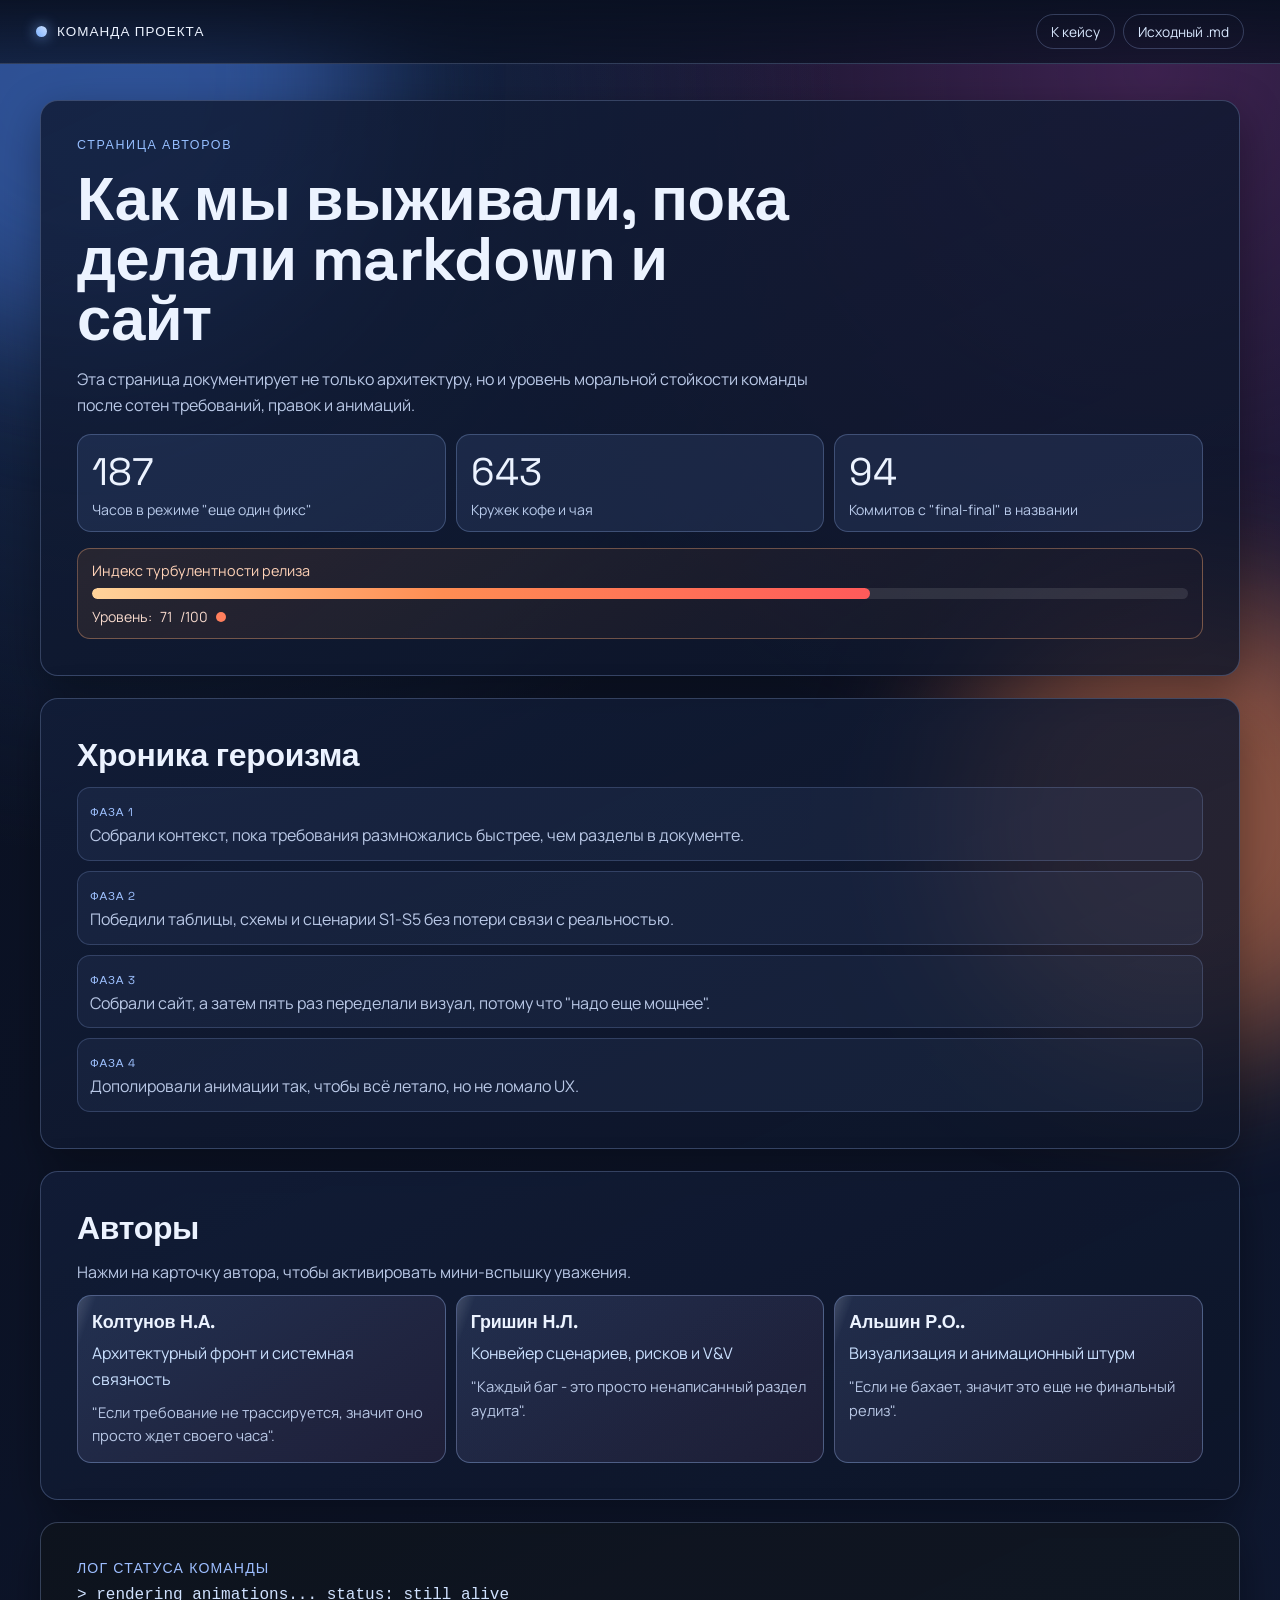
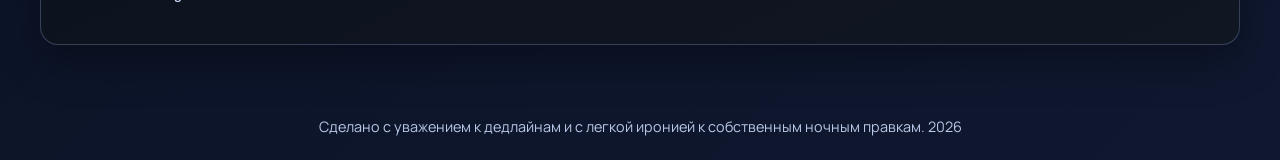
==== visualization/authors.html @ 5ac83bb2 "Add authors page and remove flying line particle effects" ====
<!doctype html>
<html lang="ru">
  <head>
    <meta charset="UTF-8" />
    <meta name="viewport" content="width=device-width, initial-scale=1.0" />
    <title>Авторы - API Access Management</title>
    <meta
      name="description"
      content="Страница авторов проекта API Access Management в шуточном формате: как тяжело дались markdown и сайт."
    />
    <link rel="preconnect" href="https://fonts.googleapis.com" />
    <link rel="preconnect" href="https://fonts.gstatic.com" crossorigin />
    <link
      href="https://fonts.googleapis.com/css2?family=Manrope:wght@400;500;700;800&family=Space+Grotesk:wght@500;700&display=swap"
      rel="stylesheet"
    />
    <link rel="stylesheet" href="./authors.css" />
  </head>
  <body>
    <canvas id="chaos-canvas" aria-hidden="true"></canvas>
    <div class="blob blob-a" aria-hidden="true"></div>
    <div class="blob blob-b" aria-hidden="true"></div>

    <header class="topbar">
      <div class="brand">
        <span class="brand-dot"></span>
        <span class="brand-text">Команда Проекта</span>
      </div>
      <nav class="actions">
        <a class="link" href="./index.html">К кейсу</a>
        <a class="link" href="../API_Access_Management_Case.md" target="_blank" rel="noreferrer">Исходный .md</a>
      </nav>
    </header>

    <main>
      <section class="hero">
        <p class="eyebrow">Страница авторов</p>
        <h1>Как мы выживали, пока делали markdown и сайт</h1>
        <p class="lead">
          Эта страница документирует не только архитектуру, но и уровень моральной стойкости команды после сотен
          требований, правок и анимаций.
        </p>

        <div class="stats">
          <article class="stat">
            <p class="stat-value" data-target="187">0</p>
            <p class="stat-label">Часов в режиме "еще один фикс"</p>
          </article>
          <article class="stat">
            <p class="stat-value" data-target="643">0</p>
            <p class="stat-label">Кружек кофе и чая</p>
          </article>
          <article class="stat">
            <p class="stat-value" data-target="94">0</p>
            <p class="stat-label">Коммитов с "final-final" в названии</p>
          </article>
        </div>

        <div class="panic-panel">
          <p class="panic-title">Индекс турбулентности релиза</p>
          <div class="panic-track">
            <div id="panic-fill" class="panic-fill"></div>
          </div>
          <p class="panic-meta">
            Уровень: <span id="panic-value">0</span>/100
            <span class="pulse" aria-hidden="true"></span>
          </p>
        </div>
      </section>

      <section class="timeline">
        <h2>Хроника героизма</h2>
        <ol>
          <li>
            <span class="phase">Фаза 1</span>
            <p>Собрали контекст, пока требования размножались быстрее, чем разделы в документе.</p>
          </li>
          <li>
            <span class="phase">Фаза 2</span>
            <p>Победили таблицы, схемы и сценарии S1-S5 без потери связи с реальностью.</p>
          </li>
          <li>
            <span class="phase">Фаза 3</span>
            <p>Собрали сайт, а затем пять раз переделали визуал, потому что "надо еще мощнее".</p>
          </li>
          <li>
            <span class="phase">Фаза 4</span>
            <p>Дополировали анимации так, чтобы всё летало, но не ломало UX.</p>
          </li>
        </ol>
      </section>

      <section class="authors">
        <h2>Авторы</h2>
        <p class="authors-note">Нажми на карточку автора, чтобы активировать мини-вспышку уважения.</p>
        <div class="author-grid">
          <article class="author-card" data-intensity="1.1">
            <h3>Колтунов Н.А.</h3>
            <p class="role">Архитектурный фронт и системная связность</p>
            <p class="quote">"Если требование не трассируется, значит оно просто ждет своего часа".</p>
          </article>
          <article class="author-card" data-intensity="1.2">
            <h3>Гришин Н.Л.</h3>
            <p class="role">Конвейер сценариев, рисков и V&V</p>
            <p class="quote">"Каждый баг - это просто ненаписанный раздел аудита".</p>
          </article>
          <article class="author-card" data-intensity="1.4">
            <h3>Альшин Р.О..</h3>
            <p class="role">Визуализация и анимационный штурм</p>
            <p class="quote">"Если не бахает, значит это еще не финальный релиз".</p>
          </article>
        </div>
      </section>

      <section class="terminal">
        <p class="terminal-title">Лог статуса команды</p>
        <p id="status-line" class="status-line"></p>
      </section>
    </main>

    <footer class="footer">
      <p>
        Сделано с уважением к дедлайнам и с легкой иронией к собственным ночным правкам.
        <span id="year"></span>
      </p>
    </footer>

    <script src="./authors.js"></script>
  </body>
</html>
---- visualization/authors.css ----
:root {
  --bg: #0a1020;
  --bg-2: #0f1830;
  --text: #ecf3ff;
  --text-soft: #b9c8e6;
  --line: rgba(168, 196, 255, 0.25);
  --accent: #7db2ff;
  --accent-2: #ff9f63;
  --radius: 18px;
}

* {
  box-sizing: border-box;
}

html,
body {
  margin: 0;
  min-height: 100%;
  font-family: "Manrope", sans-serif;
  color: var(--text);
  background:
    radial-gradient(circle at 10% 8%, #1a2f57 0%, transparent 36%),
    radial-gradient(circle at 90% 4%, #3d224f 0%, transparent 35%),
    linear-gradient(135deg, var(--bg), var(--bg-2));
}

body {
  position: relative;
  overflow-x: hidden;
}

#chaos-canvas {
  display: none;
}

.blob {
  position: fixed;
  border-radius: 50%;
  filter: blur(70px);
  pointer-events: none;
  z-index: 0;
  opacity: 0.52;
}

.blob-a {
  width: 42vw;
  height: 42vw;
  min-width: 280px;
  min-height: 280px;
  left: -14vw;
  top: -15vw;
  background: #4475d6;
  animation: driftA 12s ease-in-out infinite alternate;
}

.blob-b {
  width: 36vw;
  height: 36vw;
  min-width: 250px;
  min-height: 250px;
  right: -10vw;
  bottom: -12vw;
  background: #ff8d59;
  animation: driftB 15s ease-in-out infinite alternate;
}

@keyframes driftA {
  from {
    transform: translate(0, 0) scale(1);
  }
  to {
    transform: translate(8vw, 4vh) scale(1.18);
  }
}

@keyframes driftB {
  from {
    transform: translate(0, 0) scale(1);
  }
  to {
    transform: translate(-9vw, -4vh) scale(1.2);
  }
}

.topbar {
  position: sticky;
  top: 0;
  z-index: 10;
  display: flex;
  align-items: center;
  justify-content: space-between;
  gap: 12px;
  padding: 14px clamp(14px, 3vw, 36px);
  backdrop-filter: blur(10px);
  background: linear-gradient(180deg, rgba(9, 16, 33, 0.95), rgba(9, 16, 33, 0.7));
  border-bottom: 1px solid var(--line);
}

.brand {
  display: flex;
  align-items: center;
  gap: 10px;
}

.brand-dot {
  width: 11px;
  height: 11px;
  border-radius: 50%;
  background: linear-gradient(45deg, var(--accent), #cde1ff);
  box-shadow: 0 0 14px rgba(125, 178, 255, 0.8);
}

.brand-text {
  font-family: "Space Grotesk", sans-serif;
  letter-spacing: 0.08em;
  text-transform: uppercase;
  font-size: 0.84rem;
}

.actions {
  display: flex;
  gap: 8px;
}

.link {
  color: #d9e8ff;
  text-decoration: none;
  border: 1px solid var(--line);
  border-radius: 999px;
  padding: 7px 14px;
  font-size: 0.86rem;
  transition: transform 160ms ease, border-color 160ms ease, background 160ms ease;
}

.link:hover {
  transform: translateY(-2px);
  border-color: rgba(174, 205, 255, 0.55);
  background: rgba(132, 166, 232, 0.18);
}

main {
  position: relative;
  z-index: 5;
  width: min(1200px, calc(100% - 26px));
  margin: 0 auto;
  padding: 36px 0 70px;
}

.hero,
.timeline,
.authors,
.terminal {
  border: 1px solid var(--line);
  border-radius: var(--radius);
  background: linear-gradient(155deg, rgba(18, 29, 56, 0.86), rgba(13, 21, 40, 0.8));
  box-shadow: 0 14px 44px rgba(0, 0, 0, 0.35);
  padding: clamp(18px, 3.5vw, 36px);
}

.hero {
  display: grid;
  gap: 16px;
  margin-bottom: 22px;
  animation: rise 0.75s ease;
}

.eyebrow {
  margin: 0;
  font-family: "Space Grotesk", sans-serif;
  letter-spacing: 0.13em;
  text-transform: uppercase;
  color: #96bfff;
  font-size: 0.78rem;
}

h1,
h2,
h3 {
  margin: 0;
  font-family: "Space Grotesk", sans-serif;
  letter-spacing: -0.01em;
}

h1 {
  font-size: clamp(2rem, 4.8vw, 4.4rem);
  line-height: 0.98;
  max-width: 18ch;
}

.lead {
  margin: 0;
  max-width: 75ch;
  color: var(--text-soft);
  line-height: 1.65;
}

.stats {
  display: grid;
  grid-template-columns: repeat(3, minmax(0, 1fr));
  gap: 10px;
}

.stat {
  margin: 0;
  padding: 12px 14px;
  border-radius: 14px;
  border: 1px solid rgba(168, 196, 255, 0.26);
  background: rgba(106, 144, 220, 0.13);
  transform: translateY(8px);
  opacity: 0;
  animation: rise 0.6s ease forwards;
}

.stat:nth-child(2) {
  animation-delay: 0.08s;
}

.stat:nth-child(3) {
  animation-delay: 0.16s;
}

.stat-value {
  margin: 0;
  font-family: "Space Grotesk", sans-serif;
  font-size: clamp(1.6rem, 3vw, 2.4rem);
}

.stat-label {
  margin: 4px 0 0;
  color: #b8caea;
  font-size: 0.88rem;
}

.panic-panel {
  border: 1px solid rgba(255, 175, 123, 0.36);
  border-radius: 13px;
  padding: 12px 14px;
  background: linear-gradient(145deg, rgba(91, 63, 48, 0.32), rgba(29, 27, 44, 0.24));
}

.panic-title,
.panic-meta {
  margin: 0;
}

.panic-title {
  font-size: 0.9rem;
  color: #ffd2b7;
  margin-bottom: 8px;
}

.panic-track {
  height: 11px;
  width: 100%;
  border-radius: 999px;
  background: rgba(255, 255, 255, 0.1);
  overflow: hidden;
}

.panic-fill {
  width: 0;
  height: 100%;
  border-radius: 999px;
  background: linear-gradient(90deg, #ffd39a, #ff8d53 45%, #ff5a5a);
  transition: width 180ms linear;
}

.panic-meta {
  margin-top: 8px;
  color: #f7d9cc;
  font-size: 0.88rem;
  display: flex;
  align-items: center;
  gap: 8px;
}

.pulse {
  width: 10px;
  height: 10px;
  border-radius: 50%;
  background: #ff7f5d;
  box-shadow: 0 0 0 rgba(255, 127, 93, 0.8);
  animation: pulseDot 1.5s ease-in-out infinite;
}

.timeline {
  margin-bottom: 22px;
}

.timeline h2,
.authors h2 {
  margin-bottom: 12px;
  font-size: clamp(1.4rem, 3vw, 2rem);
}

.timeline ol {
  margin: 0;
  padding: 0;
  list-style: none;
  display: grid;
  gap: 10px;
}

.timeline li {
  border: 1px solid rgba(162, 191, 255, 0.2);
  border-radius: 13px;
  padding: 11px 12px;
  background: rgba(95, 124, 186, 0.1);
}

.phase {
  display: inline-block;
  font-size: 0.72rem;
  font-family: "Space Grotesk", sans-serif;
  text-transform: uppercase;
  letter-spacing: 0.08em;
  color: #9ec1ff;
  margin-bottom: 4px;
}

.timeline p,
.authors-note,
.role,
.quote,
.status-line,
.footer p {
  margin: 0;
  color: var(--text-soft);
  line-height: 1.6;
}

.authors {
  margin-bottom: 22px;
}

.authors-note {
  margin-bottom: 10px;
}

.author-grid {
  display: grid;
  grid-template-columns: repeat(3, minmax(0, 1fr));
  gap: 10px;
}

.author-card {
  border: 1px solid rgba(166, 197, 255, 0.34);
  border-radius: 14px;
  padding: 14px;
  background: linear-gradient(145deg, rgba(117, 149, 214, 0.18), rgba(103, 65, 99, 0.18));
  transition: transform 180ms ease, border-color 180ms ease, box-shadow 180ms ease;
  cursor: pointer;
  position: relative;
  overflow: hidden;
}

.author-card::after {
  content: "";
  position: absolute;
  width: 38%;
  height: 170%;
  top: -36%;
  left: -42%;
  background: linear-gradient(90deg, transparent, rgba(255, 255, 255, 0.58), transparent);
  transform: rotate(20deg);
  transition: left 280ms ease;
}

.author-card:hover {
  transform: translateY(-5px);
  border-color: rgba(192, 216, 255, 0.65);
  box-shadow: 0 12px 24px rgba(18, 26, 47, 0.4);
}

.author-card:hover::after {
  left: 120%;
}

.author-card h3 {
  margin-bottom: 8px;
  font-size: 1.12rem;
}

.role {
  color: #cae0ff;
  margin-bottom: 8px;
}

.quote {
  font-size: 0.92rem;
}

.terminal {
  background: linear-gradient(155deg, rgba(14, 19, 29, 0.95), rgba(16, 23, 34, 0.9));
}

.terminal-title {
  margin: 0 0 6px;
  font-family: "Space Grotesk", sans-serif;
  font-size: 0.88rem;
  letter-spacing: 0.08em;
  text-transform: uppercase;
  color: #9dbeff;
}

.status-line {
  min-height: 1.6em;
  font-family: "SFMono-Regular", Menlo, Consolas, monospace;
  color: #d0e2ff;
}

.footer {
  position: relative;
  z-index: 4;
  padding: 0 14px 22px;
}

.footer p {
  text-align: center;
  font-size: 0.9rem;
}

.burst {
  position: fixed;
  width: 14px;
  height: 14px;
  border-radius: 50%;
  pointer-events: none;
  z-index: 11;
  background: radial-gradient(circle, rgba(255, 255, 255, 0.95), rgba(147, 184, 255, 0.25));
  transform: translate(-50%, -50%) scale(0.2);
  animation: burstOut 460ms ease-out forwards;
}

@keyframes burstOut {
  0% {
    opacity: 1;
    transform: translate(-50%, -50%) scale(0.2);
  }
  100% {
    opacity: 0;
    transform: translate(-50%, -50%) scale(6.4);
  }
}

@keyframes rise {
  from {
    opacity: 0;
    transform: translateY(18px);
  }
  to {
    opacity: 1;
    transform: translateY(0);
  }
}

@keyframes pulseDot {
  0% {
    box-shadow: 0 0 0 0 rgba(255, 127, 93, 0.75);
  }
  70% {
    box-shadow: 0 0 0 10px rgba(255, 127, 93, 0);
  }
  100% {
    box-shadow: 0 0 0 0 rgba(255, 127, 93, 0);
  }
}

@media (max-width: 980px) {
  .stats,
  .author-grid {
    grid-template-columns: 1fr;
  }

  .actions {
    flex-wrap: wrap;
    justify-content: flex-end;
  }
}

@media (max-width: 640px) {
  .topbar {
    align-items: flex-start;
    flex-direction: column;
  }

  h1 {
    max-width: 100%;
  }
}
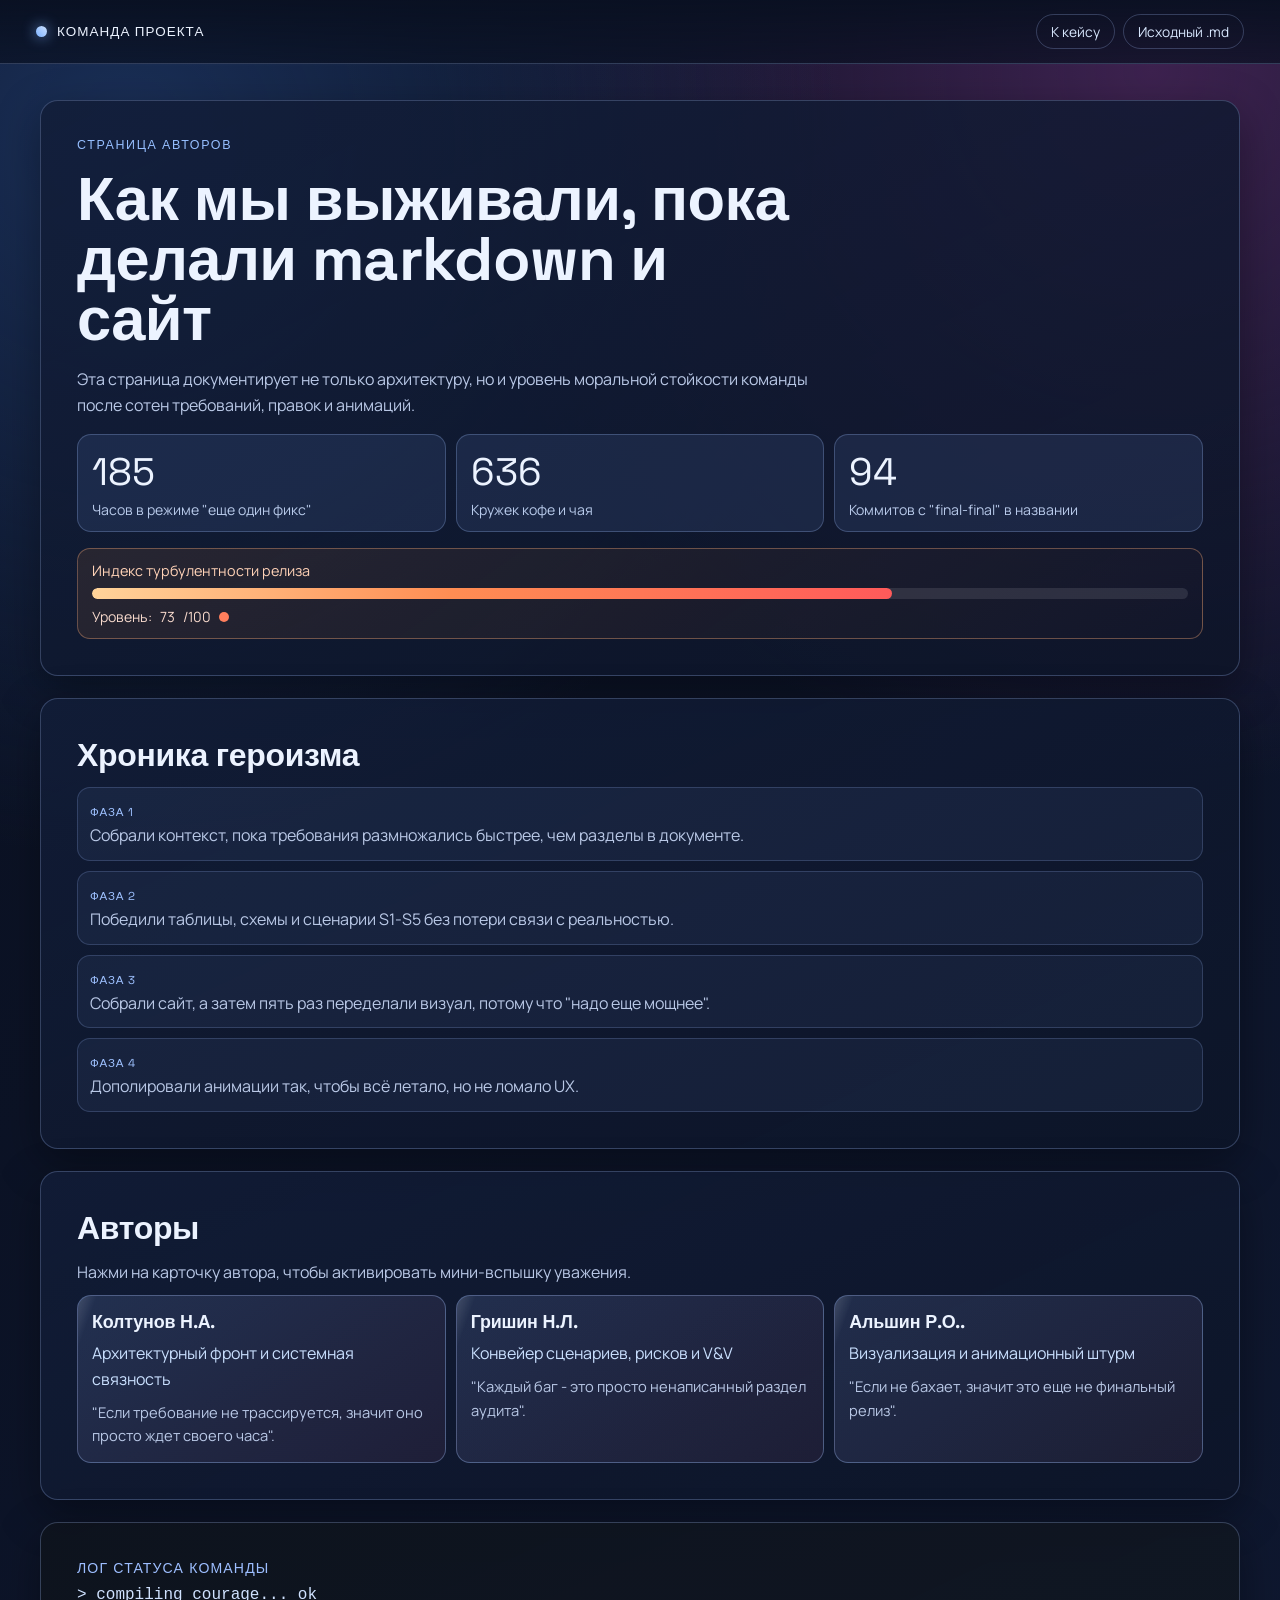
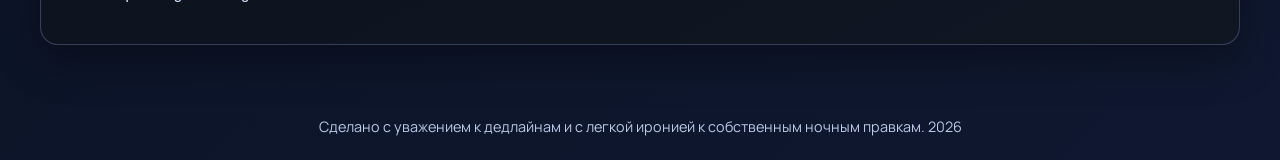
==== commit f80b035a: "Disable remaining flying visual layers and bust cache" ====
--- a/visualization/authors.html
+++ b/visualization/authors.html
@@ -14,10 +14,9 @@
       href="https://fonts.googleapis.com/css2?family=Manrope:wght@400;500;700;800&family=Space+Grotesk:wght@500;700&display=swap"
       rel="stylesheet"
     />
-    <link rel="stylesheet" href="./authors.css" />
+    <link rel="stylesheet" href="./authors.css?v=20260403a" />
   </head>
   <body>
-    <canvas id="chaos-canvas" aria-hidden="true"></canvas>
     <div class="blob blob-a" aria-hidden="true"></div>
     <div class="blob blob-b" aria-hidden="true"></div>
 
@@ -125,6 +124,6 @@
       </p>
     </footer>
 
-    <script src="./authors.js"></script>
+    <script src="./authors.js?v=20260403a"></script>
   </body>
 </html>
--- a/visualization/authors.css
+++ b/visualization/authors.css
@@ -35,12 +35,7 @@
 }
 
 .blob {
-  position: fixed;
-  border-radius: 50%;
-  filter: blur(70px);
-  pointer-events: none;
-  z-index: 0;
-  opacity: 0.52;
+  display: none;
 }
 
 .blob-a {
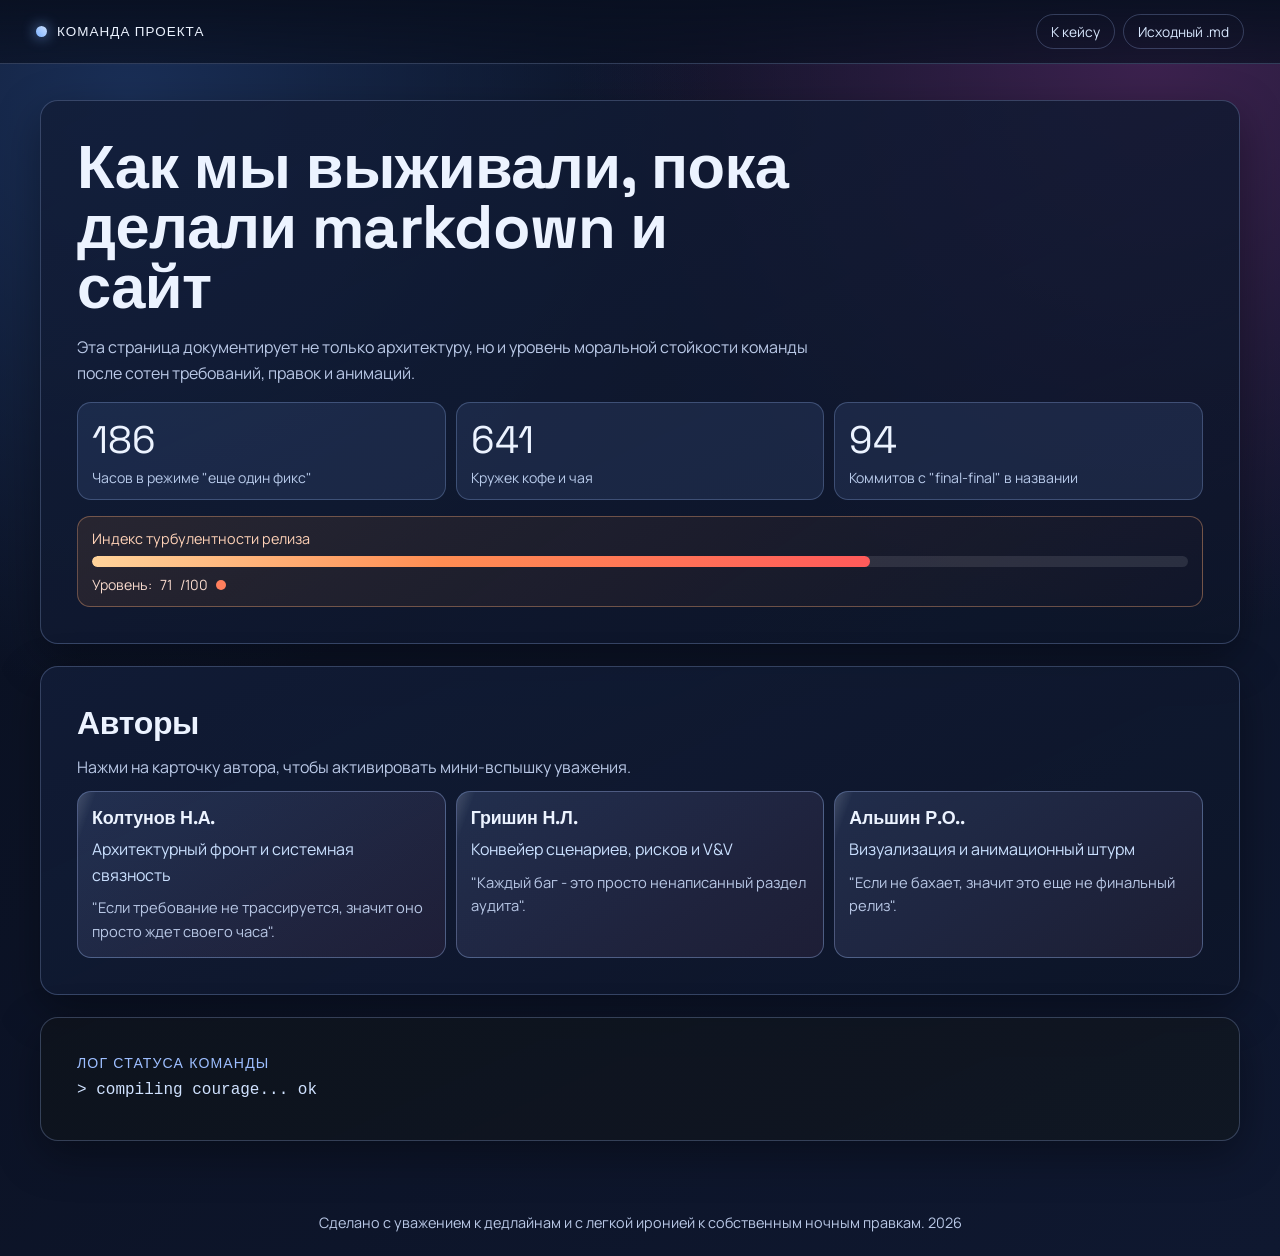
==== commit 121c3acf: "Remove authors page intro badge and timeline block" ====
--- a/visualization/authors.html
+++ b/visualization/authors.html
@@ -33,7 +33,6 @@
 
     <main>
       <section class="hero">
-        <p class="eyebrow">Страница авторов</p>
         <h1>Как мы выживали, пока делали markdown и сайт</h1>
         <p class="lead">
           Эта страница документирует не только архитектуру, но и уровень моральной стойкости команды после сотен
@@ -65,28 +64,6 @@
             <span class="pulse" aria-hidden="true"></span>
           </p>
         </div>
-      </section>
-
-      <section class="timeline">
-        <h2>Хроника героизма</h2>
-        <ol>
-          <li>
-            <span class="phase">Фаза 1</span>
-            <p>Собрали контекст, пока требования размножались быстрее, чем разделы в документе.</p>
-          </li>
-          <li>
-            <span class="phase">Фаза 2</span>
-            <p>Победили таблицы, схемы и сценарии S1-S5 без потери связи с реальностью.</p>
-          </li>
-          <li>
-            <span class="phase">Фаза 3</span>
-            <p>Собрали сайт, а затем пять раз переделали визуал, потому что "надо еще мощнее".</p>
-          </li>
-          <li>
-            <span class="phase">Фаза 4</span>
-            <p>Дополировали анимации так, чтобы всё летало, но не ломало UX.</p>
-          </li>
-        </ol>
       </section>
 
       <section class="authors">
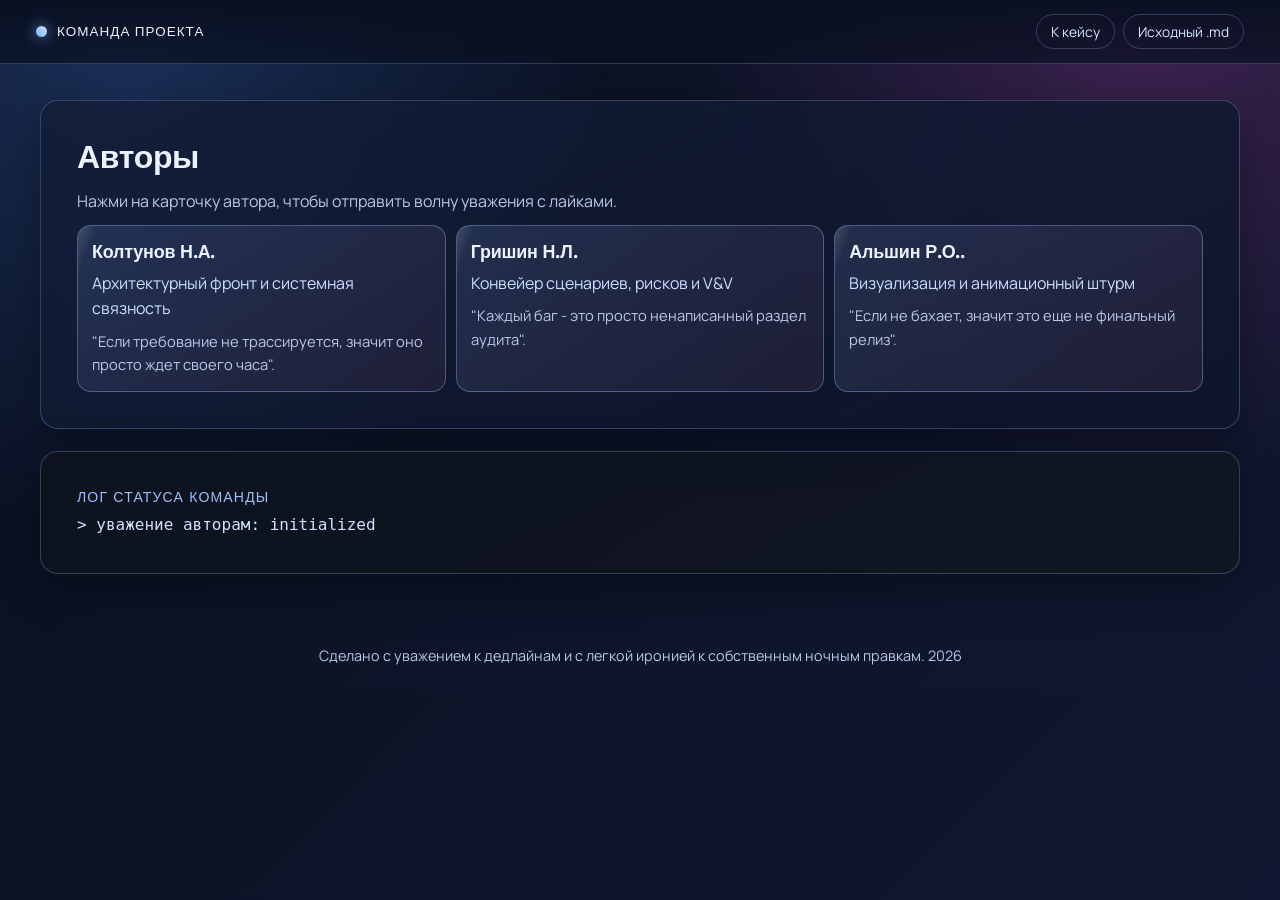
==== commit 4505280d: "Simplify authors page and add thumbs-up respect burst" ====
--- a/visualization/authors.html
+++ b/visualization/authors.html
@@ -14,7 +14,7 @@
       href="https://fonts.googleapis.com/css2?family=Manrope:wght@400;500;700;800&family=Space+Grotesk:wght@500;700&display=swap"
       rel="stylesheet"
     />
-    <link rel="stylesheet" href="./authors.css?v=20260403a" />
+    <link rel="stylesheet" href="./authors.css?v=20260403b" />
   </head>
   <body>
     <div class="blob blob-a" aria-hidden="true"></div>
@@ -32,43 +32,9 @@
     </header>
 
     <main>
-      <section class="hero">
-        <h1>Как мы выживали, пока делали markdown и сайт</h1>
-        <p class="lead">
-          Эта страница документирует не только архитектуру, но и уровень моральной стойкости команды после сотен
-          требований, правок и анимаций.
-        </p>
-
-        <div class="stats">
-          <article class="stat">
-            <p class="stat-value" data-target="187">0</p>
-            <p class="stat-label">Часов в режиме "еще один фикс"</p>
-          </article>
-          <article class="stat">
-            <p class="stat-value" data-target="643">0</p>
-            <p class="stat-label">Кружек кофе и чая</p>
-          </article>
-          <article class="stat">
-            <p class="stat-value" data-target="94">0</p>
-            <p class="stat-label">Коммитов с "final-final" в названии</p>
-          </article>
-        </div>
-
-        <div class="panic-panel">
-          <p class="panic-title">Индекс турбулентности релиза</p>
-          <div class="panic-track">
-            <div id="panic-fill" class="panic-fill"></div>
-          </div>
-          <p class="panic-meta">
-            Уровень: <span id="panic-value">0</span>/100
-            <span class="pulse" aria-hidden="true"></span>
-          </p>
-        </div>
-      </section>
-
       <section class="authors">
         <h2>Авторы</h2>
-        <p class="authors-note">Нажми на карточку автора, чтобы активировать мини-вспышку уважения.</p>
+        <p class="authors-note">Нажми на карточку автора, чтобы отправить волну уважения с лайками.</p>
         <div class="author-grid">
           <article class="author-card" data-intensity="1.1">
             <h3>Колтунов Н.А.</h3>
@@ -101,6 +67,6 @@
       </p>
     </footer>
 
-    <script src="./authors.js?v=20260403a"></script>
+    <script src="./authors.js?v=20260403b"></script>
   </body>
 </html>
--- a/visualization/authors.css
+++ b/visualization/authors.css
@@ -5,7 +5,6 @@
   --text-soft: #b9c8e6;
   --line: rgba(168, 196, 255, 0.25);
   --accent: #7db2ff;
-  --accent-2: #ff9f63;
   --radius: 18px;
 }
 
@@ -30,52 +29,9 @@
   overflow-x: hidden;
 }
 
-#chaos-canvas {
-  display: none;
-}
-
+#chaos-canvas,
 .blob {
   display: none;
-}
-
-.blob-a {
-  width: 42vw;
-  height: 42vw;
-  min-width: 280px;
-  min-height: 280px;
-  left: -14vw;
-  top: -15vw;
-  background: #4475d6;
-  animation: driftA 12s ease-in-out infinite alternate;
-}
-
-.blob-b {
-  width: 36vw;
-  height: 36vw;
-  min-width: 250px;
-  min-height: 250px;
-  right: -10vw;
-  bottom: -12vw;
-  background: #ff8d59;
-  animation: driftB 15s ease-in-out infinite alternate;
-}
-
-@keyframes driftA {
-  from {
-    transform: translate(0, 0) scale(1);
-  }
-  to {
-    transform: translate(8vw, 4vh) scale(1.18);
-  }
-}
-
-@keyframes driftB {
-  from {
-    transform: translate(0, 0) scale(1);
-  }
-  to {
-    transform: translate(-9vw, -4vh) scale(1.2);
-  }
 }
 
 .topbar {
@@ -142,8 +98,6 @@
   padding: 36px 0 70px;
 }
 
-.hero,
-.timeline,
 .authors,
 .terminal {
   border: 1px solid var(--line);
@@ -153,23 +107,11 @@
   padding: clamp(18px, 3.5vw, 36px);
 }
 
-.hero {
-  display: grid;
-  gap: 16px;
+.authors {
   margin-bottom: 22px;
-  animation: rise 0.75s ease;
-}
-
-.eyebrow {
-  margin: 0;
-  font-family: "Space Grotesk", sans-serif;
-  letter-spacing: 0.13em;
-  text-transform: uppercase;
-  color: #96bfff;
-  font-size: 0.78rem;
-}
-
-h1,
+  animation: rise 0.55s ease;
+}
+
 h2,
 h3 {
   margin: 0;
@@ -177,144 +119,11 @@
   letter-spacing: -0.01em;
 }
 
-h1 {
-  font-size: clamp(2rem, 4.8vw, 4.4rem);
-  line-height: 0.98;
-  max-width: 18ch;
-}
-
-.lead {
-  margin: 0;
-  max-width: 75ch;
-  color: var(--text-soft);
-  line-height: 1.65;
-}
-
-.stats {
-  display: grid;
-  grid-template-columns: repeat(3, minmax(0, 1fr));
-  gap: 10px;
-}
-
-.stat {
-  margin: 0;
-  padding: 12px 14px;
-  border-radius: 14px;
-  border: 1px solid rgba(168, 196, 255, 0.26);
-  background: rgba(106, 144, 220, 0.13);
-  transform: translateY(8px);
-  opacity: 0;
-  animation: rise 0.6s ease forwards;
-}
-
-.stat:nth-child(2) {
-  animation-delay: 0.08s;
-}
-
-.stat:nth-child(3) {
-  animation-delay: 0.16s;
-}
-
-.stat-value {
-  margin: 0;
-  font-family: "Space Grotesk", sans-serif;
-  font-size: clamp(1.6rem, 3vw, 2.4rem);
-}
-
-.stat-label {
-  margin: 4px 0 0;
-  color: #b8caea;
-  font-size: 0.88rem;
-}
-
-.panic-panel {
-  border: 1px solid rgba(255, 175, 123, 0.36);
-  border-radius: 13px;
-  padding: 12px 14px;
-  background: linear-gradient(145deg, rgba(91, 63, 48, 0.32), rgba(29, 27, 44, 0.24));
-}
-
-.panic-title,
-.panic-meta {
-  margin: 0;
-}
-
-.panic-title {
-  font-size: 0.9rem;
-  color: #ffd2b7;
-  margin-bottom: 8px;
-}
-
-.panic-track {
-  height: 11px;
-  width: 100%;
-  border-radius: 999px;
-  background: rgba(255, 255, 255, 0.1);
-  overflow: hidden;
-}
-
-.panic-fill {
-  width: 0;
-  height: 100%;
-  border-radius: 999px;
-  background: linear-gradient(90deg, #ffd39a, #ff8d53 45%, #ff5a5a);
-  transition: width 180ms linear;
-}
-
-.panic-meta {
-  margin-top: 8px;
-  color: #f7d9cc;
-  font-size: 0.88rem;
-  display: flex;
-  align-items: center;
-  gap: 8px;
-}
-
-.pulse {
-  width: 10px;
-  height: 10px;
-  border-radius: 50%;
-  background: #ff7f5d;
-  box-shadow: 0 0 0 rgba(255, 127, 93, 0.8);
-  animation: pulseDot 1.5s ease-in-out infinite;
-}
-
-.timeline {
-  margin-bottom: 22px;
-}
-
-.timeline h2,
 .authors h2 {
   margin-bottom: 12px;
   font-size: clamp(1.4rem, 3vw, 2rem);
 }
 
-.timeline ol {
-  margin: 0;
-  padding: 0;
-  list-style: none;
-  display: grid;
-  gap: 10px;
-}
-
-.timeline li {
-  border: 1px solid rgba(162, 191, 255, 0.2);
-  border-radius: 13px;
-  padding: 11px 12px;
-  background: rgba(95, 124, 186, 0.1);
-}
-
-.phase {
-  display: inline-block;
-  font-size: 0.72rem;
-  font-family: "Space Grotesk", sans-serif;
-  text-transform: uppercase;
-  letter-spacing: 0.08em;
-  color: #9ec1ff;
-  margin-bottom: 4px;
-}
-
-.timeline p,
 .authors-note,
 .role,
 .quote,
@@ -323,10 +132,6 @@
   margin: 0;
   color: var(--text-soft);
   line-height: 1.6;
-}
-
-.authors {
-  margin-bottom: 22px;
 }
 
 .authors-note {
@@ -416,26 +221,29 @@
   font-size: 0.9rem;
 }
 
-.burst {
+.respect-like {
   position: fixed;
-  width: 14px;
-  height: 14px;
-  border-radius: 50%;
+  left: 0;
+  top: 0;
   pointer-events: none;
-  z-index: 11;
-  background: radial-gradient(circle, rgba(255, 255, 255, 0.95), rgba(147, 184, 255, 0.25));
-  transform: translate(-50%, -50%) scale(0.2);
-  animation: burstOut 460ms ease-out forwards;
-}
-
-@keyframes burstOut {
+  z-index: 60;
+  font-size: clamp(16px, 2.6vw, 26px);
+  transform: translate(-50%, -50%);
+  animation: likeFly var(--dur, 950ms) ease-out forwards;
+}
+
+@keyframes likeFly {
   0% {
+    opacity: 0;
+    transform: translate(-50%, -50%) scale(0.55);
+  }
+  12% {
     opacity: 1;
-    transform: translate(-50%, -50%) scale(0.2);
   }
   100% {
     opacity: 0;
-    transform: translate(-50%, -50%) scale(6.4);
+    transform: translate(calc(-50% + var(--dx, 0px)), calc(-50% + var(--dy, -120px)))
+      rotate(var(--rot, 0deg)) scale(var(--scale, 1.2));
   }
 }
 
@@ -450,20 +258,7 @@
   }
 }
 
-@keyframes pulseDot {
-  0% {
-    box-shadow: 0 0 0 0 rgba(255, 127, 93, 0.75);
-  }
-  70% {
-    box-shadow: 0 0 0 10px rgba(255, 127, 93, 0);
-  }
-  100% {
-    box-shadow: 0 0 0 0 rgba(255, 127, 93, 0);
-  }
-}
-
 @media (max-width: 980px) {
-  .stats,
   .author-grid {
     grid-template-columns: 1fr;
   }
@@ -479,8 +274,4 @@
     align-items: flex-start;
     flex-direction: column;
   }
-
-  h1 {
-    max-width: 100%;
-  }
-}
+}
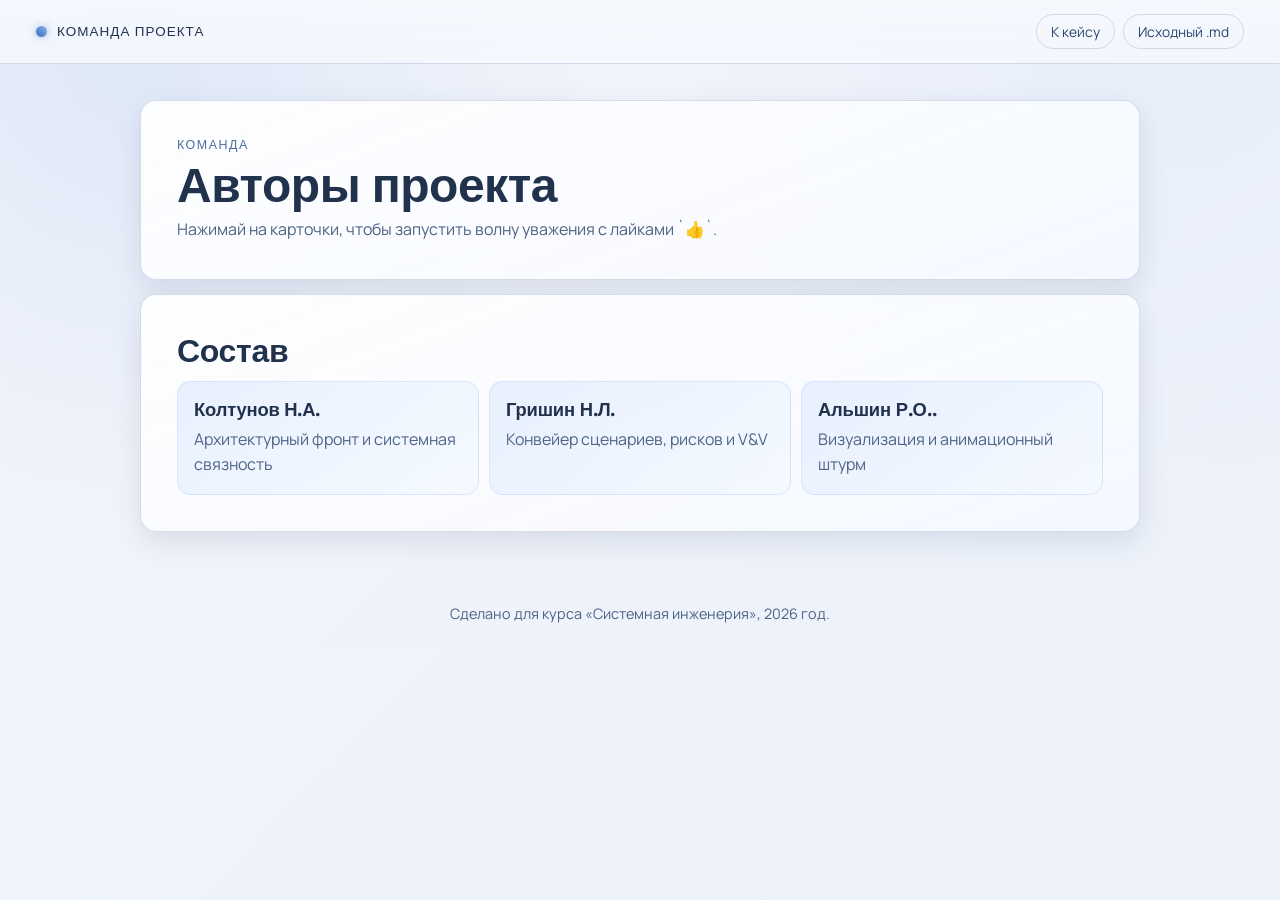
==== commit 3ba24fea: "Redesign authors page layout and remove card quotes" ====
--- a/visualization/authors.html
+++ b/visualization/authors.html
@@ -14,7 +14,7 @@
       href="https://fonts.googleapis.com/css2?family=Manrope:wght@400;500;700;800&family=Space+Grotesk:wght@500;700&display=swap"
       rel="stylesheet"
     />
-    <link rel="stylesheet" href="./authors.css?v=20260403b" />
+    <link rel="stylesheet" href="./authors.css?v=20260403d" />
   </head>
   <body>
     <div class="blob blob-a" aria-hidden="true"></div>
@@ -32,41 +32,37 @@
     </header>
 
     <main>
+      <section class="intro">
+        <p class="intro-kicker">Команда</p>
+        <h1>Авторы проекта</h1>
+        <p class="intro-text">Нажимай на карточки, чтобы запустить волну уважения с лайками `👍`.</p>
+      </section>
+
       <section class="authors">
-        <h2>Авторы</h2>
-        <p class="authors-note">Нажми на карточку автора, чтобы отправить волну уважения с лайками.</p>
+        <h2>Состав</h2>
         <div class="author-grid">
           <article class="author-card" data-intensity="1.1">
             <h3>Колтунов Н.А.</h3>
             <p class="role">Архитектурный фронт и системная связность</p>
-            <p class="quote">"Если требование не трассируется, значит оно просто ждет своего часа".</p>
           </article>
           <article class="author-card" data-intensity="1.2">
             <h3>Гришин Н.Л.</h3>
             <p class="role">Конвейер сценариев, рисков и V&V</p>
-            <p class="quote">"Каждый баг - это просто ненаписанный раздел аудита".</p>
           </article>
           <article class="author-card" data-intensity="1.4">
             <h3>Альшин Р.О..</h3>
             <p class="role">Визуализация и анимационный штурм</p>
-            <p class="quote">"Если не бахает, значит это еще не финальный релиз".</p>
           </article>
         </div>
-      </section>
-
-      <section class="terminal">
-        <p class="terminal-title">Лог статуса команды</p>
-        <p id="status-line" class="status-line"></p>
       </section>
     </main>
 
     <footer class="footer">
       <p>
-        Сделано с уважением к дедлайнам и с легкой иронией к собственным ночным правкам.
-        <span id="year"></span>
+        Сделано для курса «Системная инженерия», 2026 год.
       </p>
     </footer>
 
-    <script src="./authors.js?v=20260403b"></script>
+    <script src="./authors.js?v=20260403d"></script>
   </body>
 </html>
--- a/visualization/authors.css
+++ b/visualization/authors.css
@@ -1,11 +1,11 @@
 :root {
-  --bg: #0a1020;
-  --bg-2: #0f1830;
-  --text: #ecf3ff;
-  --text-soft: #b9c8e6;
-  --line: rgba(168, 196, 255, 0.25);
-  --accent: #7db2ff;
-  --radius: 18px;
+  --bg: #f3f5fb;
+  --bg-2: #ecf1fa;
+  --text: #21324c;
+  --text-soft: #4d6384;
+  --line: rgba(80, 111, 165, 0.22);
+  --accent: #3c6ec0;
+  --radius: 16px;
 }
 
 * {
@@ -18,10 +18,8 @@
   min-height: 100%;
   font-family: "Manrope", sans-serif;
   color: var(--text);
-  background:
-    radial-gradient(circle at 10% 8%, #1a2f57 0%, transparent 36%),
-    radial-gradient(circle at 90% 4%, #3d224f 0%, transparent 35%),
-    linear-gradient(135deg, var(--bg), var(--bg-2));
+  background: radial-gradient(circle at 10% 8%, #dfe8f8 0%, transparent 36%),
+    radial-gradient(circle at 90% 4%, #e8eefb 0%, transparent 35%), linear-gradient(135deg, var(--bg), var(--bg-2));
 }
 
 body {
@@ -44,7 +42,7 @@
   gap: 12px;
   padding: 14px clamp(14px, 3vw, 36px);
   backdrop-filter: blur(10px);
-  background: linear-gradient(180deg, rgba(9, 16, 33, 0.95), rgba(9, 16, 33, 0.7));
+  background: linear-gradient(180deg, rgba(245, 248, 253, 0.96), rgba(245, 248, 253, 0.82));
   border-bottom: 1px solid var(--line);
 }
 
@@ -58,8 +56,8 @@
   width: 11px;
   height: 11px;
   border-radius: 50%;
-  background: linear-gradient(45deg, var(--accent), #cde1ff);
-  box-shadow: 0 0 14px rgba(125, 178, 255, 0.8);
+  background: linear-gradient(45deg, var(--accent), #8ab0ed);
+  box-shadow: 0 0 10px rgba(60, 110, 192, 0.45);
 }
 
 .brand-text {
@@ -75,7 +73,7 @@
 }
 
 .link {
-  color: #d9e8ff;
+  color: #2a446d;
   text-decoration: none;
   border: 1px solid var(--line);
   border-radius: 999px;
@@ -86,32 +84,34 @@
 
 .link:hover {
   transform: translateY(-2px);
-  border-color: rgba(174, 205, 255, 0.55);
-  background: rgba(132, 166, 232, 0.18);
+  border-color: rgba(94, 130, 194, 0.58);
+  background: rgba(124, 159, 221, 0.17);
 }
 
 main {
   position: relative;
   z-index: 5;
-  width: min(1200px, calc(100% - 26px));
+  width: min(1000px, calc(100% - 26px));
   margin: 0 auto;
   padding: 36px 0 70px;
-}
-
-.authors,
-.terminal {
+  display: grid;
+  gap: 14px;
+}
+
+.intro,
+.authors {
   border: 1px solid var(--line);
   border-radius: var(--radius);
-  background: linear-gradient(155deg, rgba(18, 29, 56, 0.86), rgba(13, 21, 40, 0.8));
-  box-shadow: 0 14px 44px rgba(0, 0, 0, 0.35);
+  background: linear-gradient(160deg, rgba(255, 255, 255, 0.92), rgba(246, 249, 255, 0.88));
+  box-shadow: 0 10px 28px rgba(40, 62, 98, 0.12);
   padding: clamp(18px, 3.5vw, 36px);
 }
 
-.authors {
-  margin-bottom: 22px;
-  animation: rise 0.55s ease;
-}
-
+.intro {
+  animation: rise 0.5s ease;
+}
+
+h1,
 h2,
 h3 {
   margin: 0;
@@ -119,23 +119,42 @@
   letter-spacing: -0.01em;
 }
 
+h1 {
+  font-size: clamp(1.9rem, 4vw, 3rem);
+  line-height: 1.04;
+  margin-bottom: 6px;
+}
+
+.intro-kicker {
+  margin: 0 0 8px;
+  font-size: 0.78rem;
+  font-family: "Space Grotesk", sans-serif;
+  letter-spacing: 0.12em;
+  text-transform: uppercase;
+  color: #4f6f9e;
+}
+
+.intro-text {
+  margin: 0;
+  color: var(--text-soft);
+  max-width: 70ch;
+  line-height: 1.6;
+}
+
+.authors {
+  animation: rise 0.58s ease;
+}
+
 .authors h2 {
-  margin-bottom: 12px;
+  margin-bottom: 10px;
   font-size: clamp(1.4rem, 3vw, 2rem);
 }
 
-.authors-note,
 .role,
-.quote,
-.status-line,
 .footer p {
   margin: 0;
   color: var(--text-soft);
   line-height: 1.6;
-}
-
-.authors-note {
-  margin-bottom: 10px;
 }
 
 .author-grid {
@@ -147,8 +166,8 @@
 .author-card {
   border: 1px solid rgba(166, 197, 255, 0.34);
   border-radius: 14px;
-  padding: 14px;
-  background: linear-gradient(145deg, rgba(117, 149, 214, 0.18), rgba(103, 65, 99, 0.18));
+  padding: 16px;
+  background: linear-gradient(145deg, rgba(224, 235, 254, 0.72), rgba(244, 249, 255, 0.85));
   transition: transform 180ms ease, border-color 180ms ease, box-shadow 180ms ease;
   cursor: pointer;
   position: relative;
@@ -169,8 +188,8 @@
 
 .author-card:hover {
   transform: translateY(-5px);
-  border-color: rgba(192, 216, 255, 0.65);
-  box-shadow: 0 12px 24px rgba(18, 26, 47, 0.4);
+  border-color: rgba(124, 161, 223, 0.7);
+  box-shadow: 0 14px 28px rgba(60, 93, 145, 0.2);
 }
 
 .author-card:hover::after {
@@ -178,36 +197,12 @@
 }
 
 .author-card h3 {
-  margin-bottom: 8px;
-  font-size: 1.12rem;
+  margin-bottom: 6px;
+  font-size: 1.15rem;
 }
 
 .role {
-  color: #cae0ff;
-  margin-bottom: 8px;
-}
-
-.quote {
-  font-size: 0.92rem;
-}
-
-.terminal {
-  background: linear-gradient(155deg, rgba(14, 19, 29, 0.95), rgba(16, 23, 34, 0.9));
-}
-
-.terminal-title {
-  margin: 0 0 6px;
-  font-family: "Space Grotesk", sans-serif;
-  font-size: 0.88rem;
-  letter-spacing: 0.08em;
-  text-transform: uppercase;
-  color: #9dbeff;
-}
-
-.status-line {
-  min-height: 1.6em;
-  font-family: "SFMono-Regular", Menlo, Consolas, monospace;
-  color: #d0e2ff;
+  color: #4f6486;
 }
 
 .footer {
@@ -219,6 +214,7 @@
 .footer p {
   text-align: center;
   font-size: 0.9rem;
+  color: #4d6384;
 }
 
 .respect-like {
